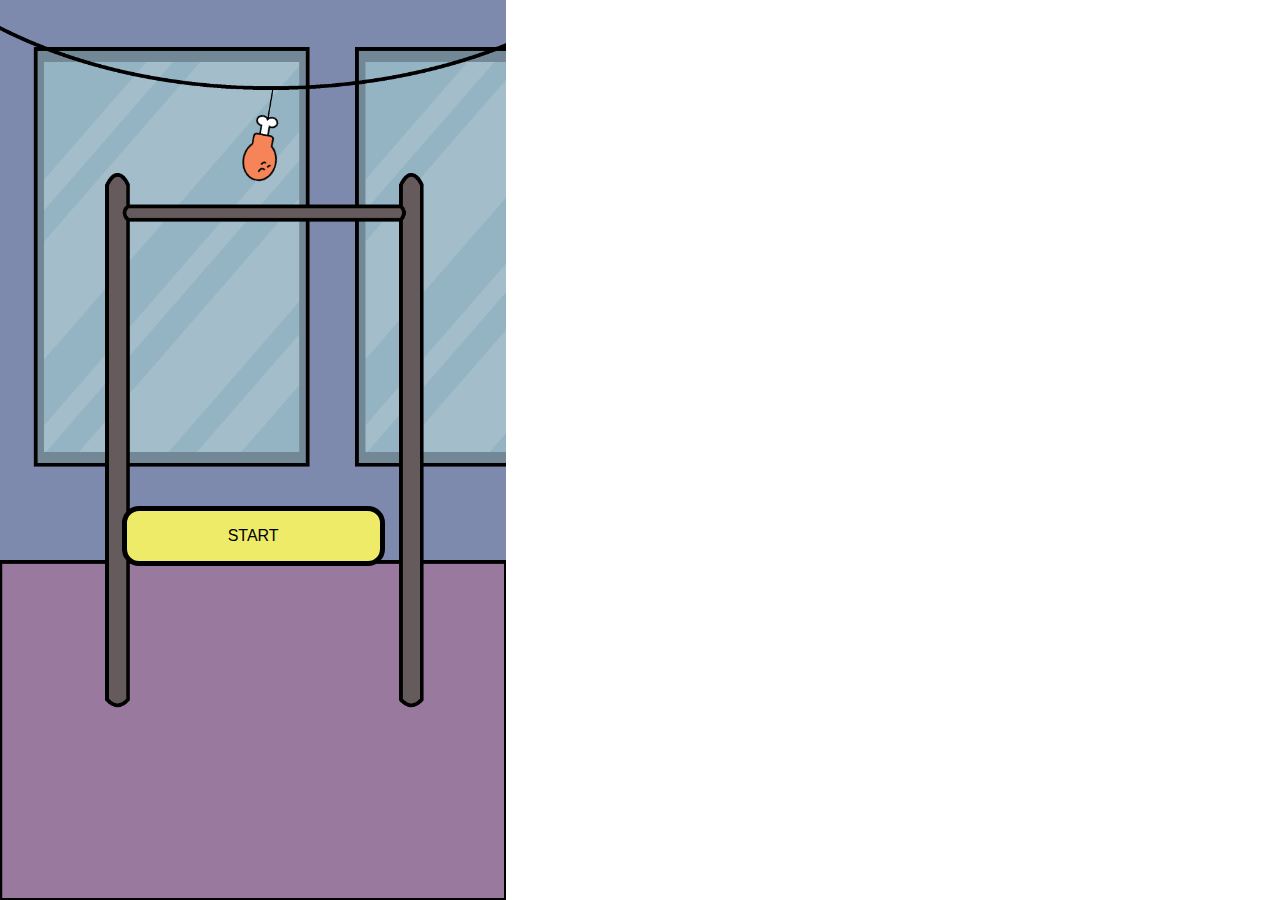
==== index2.html @ 446d6b79 "End screen w/ no high score, responsive Teddy" ====
<!DOCTYPE html>
<html>
<head>
    <title>BC GAME JAM</title>
    <meta name="viewport" content="width=device-width, initial-scale=1.0"/>
    <link rel="stylesheet" href="assets/styles.css" text="text/css"/>
</head>
<body>
    <div class="overlay">
        <div class="menu">
            <img class="background" src="assets/Background/gif/StartScreenBg.gif">

            <div class="buttons start">
                <p>START</p>
            </div>
        </div>
        <div class="end">
            <img class="background" src="assets/Background/ingame_bg.png">

            <img class="background" src="assets/Background/gif/trainer_ending.gif">

            <div class="buttons play-again">
                <p>PLAY AGAIN</p>
            </div>
        </div>

        <!-- <img class="background" src="assets/Background/gif/StartScreenBg.gif"> -->
        <!-- <img class="menuImg" src="assets/Background/gif/StartScreenBg.gif" alt="start background"> -->
        <!-- <img class="trainer" src="assets/trainer_1.png" alt="mean trainer"> -->

    </div>
    <!-- <script src="assetsjquery-3.3.1.min.js"></script> -->

    <script src="assets/js/jquery-3.3.1.min.js"></script>
    <script src="assets/js/objects.js"></script>
    <script src="assets/js/variables.js"></script>
    <script src="assets/js/component.js"></script>
    <script src="assets/js/menu_animation.js"></script>
    <script src="assets/js/update.js"></script>
    <script src="assets/js/main.js"></script>

</body>

</html>
---- assets/styles.css ----
@font-face { font-family: 'Krungthep'; src: url('fonts/Krungthep.ttf'); }
body {
    font-family: 'Krungthep', sans-serif;
}
canvas {
    position: absolute;
    top:0; left:0;
    z-index: 0;
}
img {
    display: none;
}
.overlay, .background {
    display: block;
    position: absolute;
    bottom:0; left:0;
    z-index: 1;
    width: 100%;
}
/* .menu {
    width: 100%;
    height: 100%;
} */
.buttons {
    position: relative;
    z-index: 2;
    text-align: center;
    border-radius: 17px;
    border: 5px solid black;
    width: 50%;
    margin: 0 auto;
    margin-top: 100%;
}
.trainer {
    display: block;
    /* position: absolute; */
    width: 414px;
    height: 736px;
    z-index: 3;
}
.start {
    background-color: #eeeb69;

}
.start:active {
    background-color: #f5c040;
}
.play-again {
    background-color: #f5c040;
}
.play-again:active {
    background-color: #eeeb69;
}
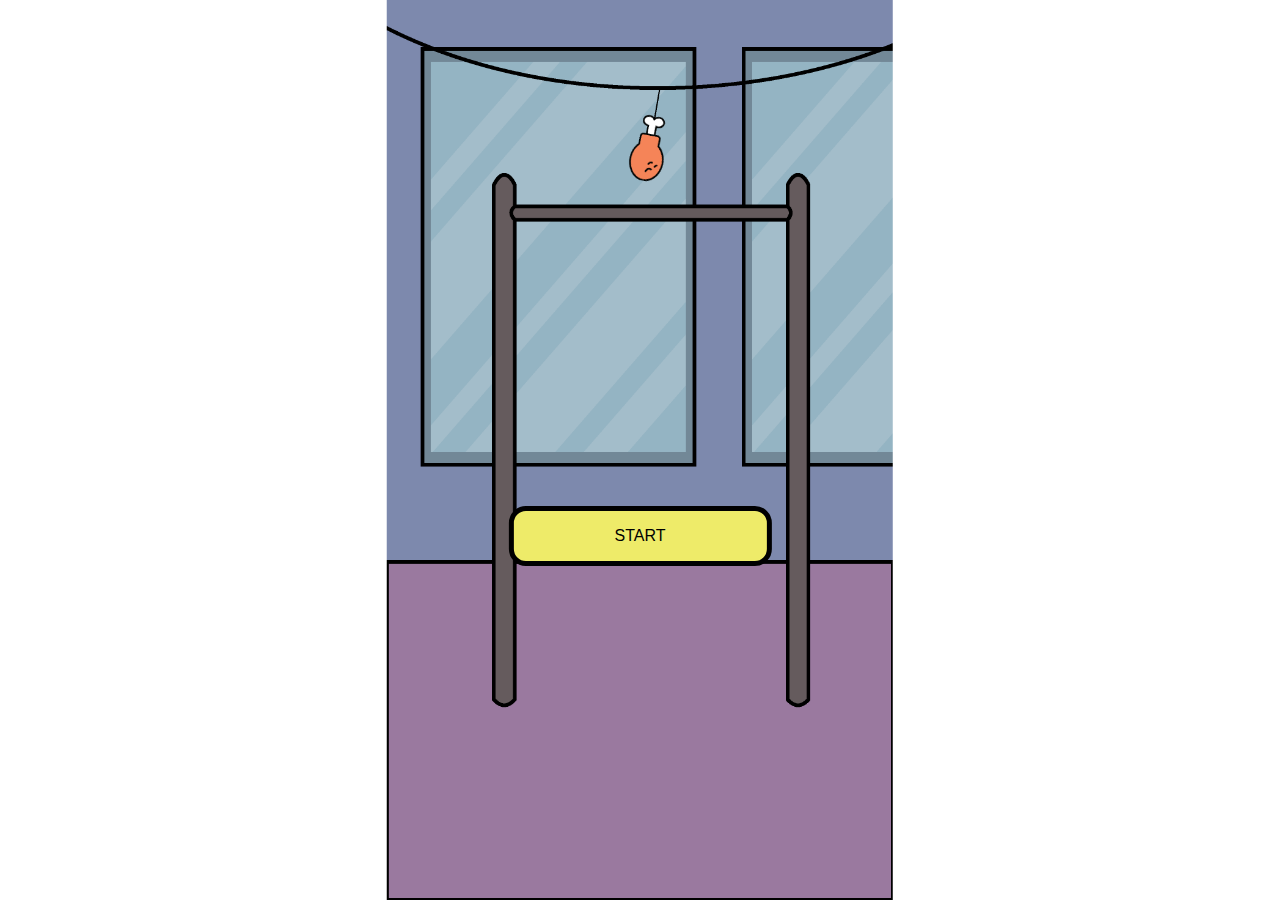
==== commit 111899a4: "Button click sound, added home button" ====
--- a/index2.html
+++ b/index2.html
@@ -10,26 +10,29 @@
         <div class="menu">
             <img class="background" src="assets/Background/gif/StartScreenBg.gif">
 
+        <div class="button-container">
             <div class="buttons start">
                 <p>START</p>
             </div>
+        </div>
+
         </div>
         <div class="end">
             <img class="background" src="assets/Background/ingame_bg.png">
 
             <img class="background" src="assets/Background/gif/trainer_ending.gif">
 
+        <div class="button-container">
             <div class="buttons play-again">
                 <p>PLAY AGAIN</p>
             </div>
+            <div class="buttons home">
+                <p>HOME</p>
+            </div>
         </div>
 
-        <!-- <img class="background" src="assets/Background/gif/StartScreenBg.gif"> -->
-        <!-- <img class="menuImg" src="assets/Background/gif/StartScreenBg.gif" alt="start background"> -->
-        <!-- <img class="trainer" src="assets/trainer_1.png" alt="mean trainer"> -->
-
+        </div>
     </div>
-    <!-- <script src="assetsjquery-3.3.1.min.js"></script> -->
 
     <script src="assets/js/jquery-3.3.1.min.js"></script>
     <script src="assets/js/objects.js"></script>
--- a/assets/styles.css
+++ b/assets/styles.css
@@ -4,23 +4,28 @@
 }
 canvas {
     position: absolute;
-    top:0; left:0;
+    top:0;
+    left: 50%;
+    transform: translateX(-50%);
     z-index: 0;
 }
 img {
+
     display: none;
 }
 .overlay, .background {
     display: block;
     position: absolute;
-    bottom:0; left:0;
+    bottom:0;
+    left: 50%;
+    transform: translateX(-50%);
     z-index: 1;
     width: 100%;
 }
-/* .menu {
-    width: 100%;
-    height: 100%;
-} */
+.button-container {
+    position: relative;
+    margin-top: 100%;
+}
 .buttons {
     position: relative;
     z-index: 2;
@@ -29,20 +34,13 @@
     border: 5px solid black;
     width: 50%;
     margin: 0 auto;
-    margin-top: 100%;
+    margin-bottom: 2%;
 }
-.trainer {
-    display: block;
-    /* position: absolute; */
-    width: 414px;
-    height: 736px;
-    z-index: 3;
-}
-.start {
+.start, .home {
     background-color: #eeeb69;
 
 }
-.start:active {
+.start:active, .home:active {
     background-color: #f5c040;
 }
 .play-again {
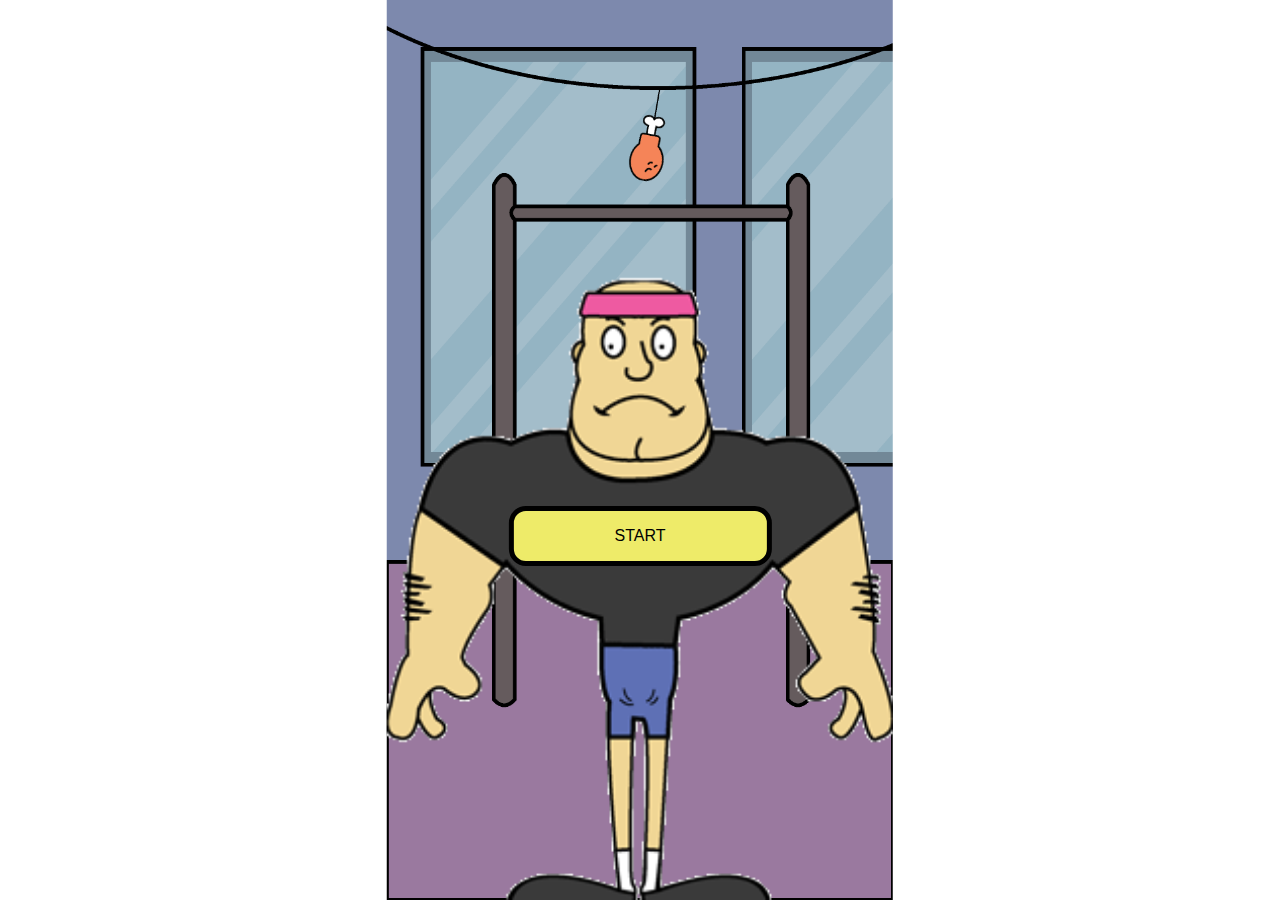
==== commit 5c5b7751: "Replaced Teddy sprites with SVG, improved end screen" ====
--- a/index2.html
+++ b/index2.html
@@ -2,13 +2,15 @@
 <html>
 <head>
     <title>BC GAME JAM</title>
-    <meta name="viewport" content="width=device-width, initial-scale=1.0"/>
+    <!-- <meta name="viewport" content="width=device-width, initial-scale=1.0"/> -->
+    <meta name="viewport" content="width=device-width, initial-scale=1, maximum-scale=1, user-scalable=0"/> <!--320-->
     <link rel="stylesheet" href="assets/styles.css" text="text/css"/>
 </head>
 <body>
     <div class="overlay">
         <div class="menu">
             <img class="background" src="assets/Background/gif/StartScreenBg.gif">
+            <img class="background trainer" src="assets/Background/gif/trainer.gif">
 
         <div class="button-container">
             <div class="buttons start">
@@ -22,13 +24,17 @@
 
             <img class="background" src="assets/Background/gif/trainer_ending.gif">
 
+            <p class="high-score"></p>
+            <p class="high-score score"></p>
+
+
         <div class="button-container">
             <div class="buttons play-again">
                 <p>PLAY AGAIN</p>
             </div>
-            <div class="buttons home">
+            <!-- <div class="buttons home">
                 <p>HOME</p>
-            </div>
+            </div> -->
         </div>
 
         </div>
--- a/assets/styles.css
+++ b/assets/styles.css
@@ -16,7 +16,7 @@
 .overlay, .background {
     display: block;
     position: absolute;
-    bottom:0;
+    bottom: 0;
     left: 50%;
     transform: translateX(-50%);
     z-index: 1;
@@ -36,9 +36,26 @@
     margin: 0 auto;
     margin-bottom: 2%;
 }
+.high-score {
+    position: absolute;
+    z-index: 1;
+    top: 10%;
+    left: 50%;
+    /* width: 100%; */
+    transform: translateX(-50%);
+    font-size: 1.5rem;
+}
+.score {
+    position: absolute;
+    z-index: 1;
+    top: 12%;
+    left: 50%;
+    /* width: 100%; */
+    transform: translateX(-50%);
+    font-size: 3rem;
+}
 .start, .home {
     background-color: #eeeb69;
-
 }
 .start:active, .home:active {
     background-color: #f5c040;
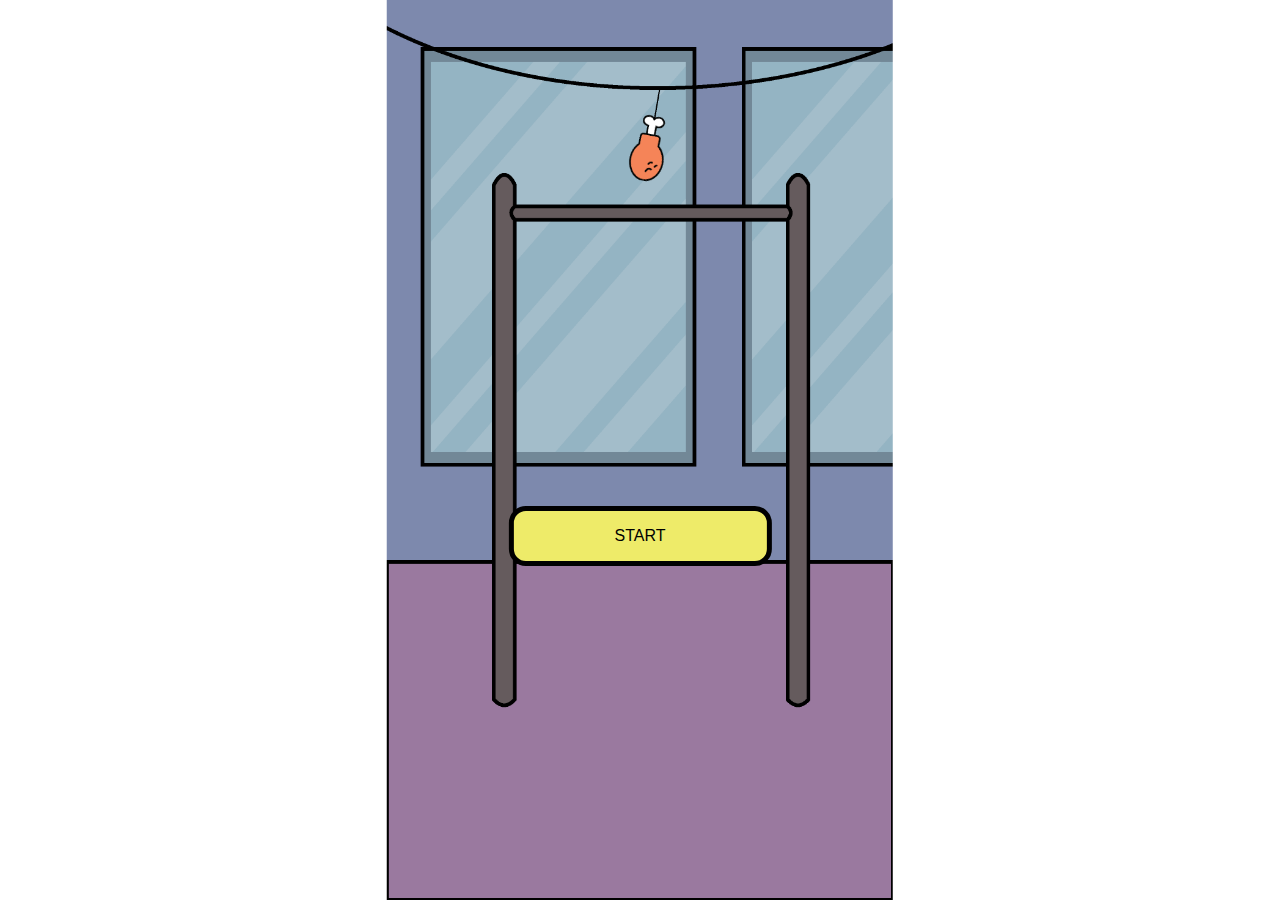
==== commit 6fb3c386: "Revert constEnergyLoss" ====
--- a/index2.html
+++ b/index2.html
@@ -10,7 +10,6 @@
     <div class="overlay">
         <div class="menu">
             <img class="background" src="assets/Background/gif/StartScreenBg.gif">
-            <img class="background trainer" src="assets/Background/gif/trainer.gif">
 
         <div class="button-container">
             <div class="buttons start">
--- a/assets/styles.css
+++ b/assets/styles.css
@@ -66,3 +66,6 @@
 .play-again:active {
     background-color: #eeeb69;
 }
+.trainer {
+    width: 70%;
+}
